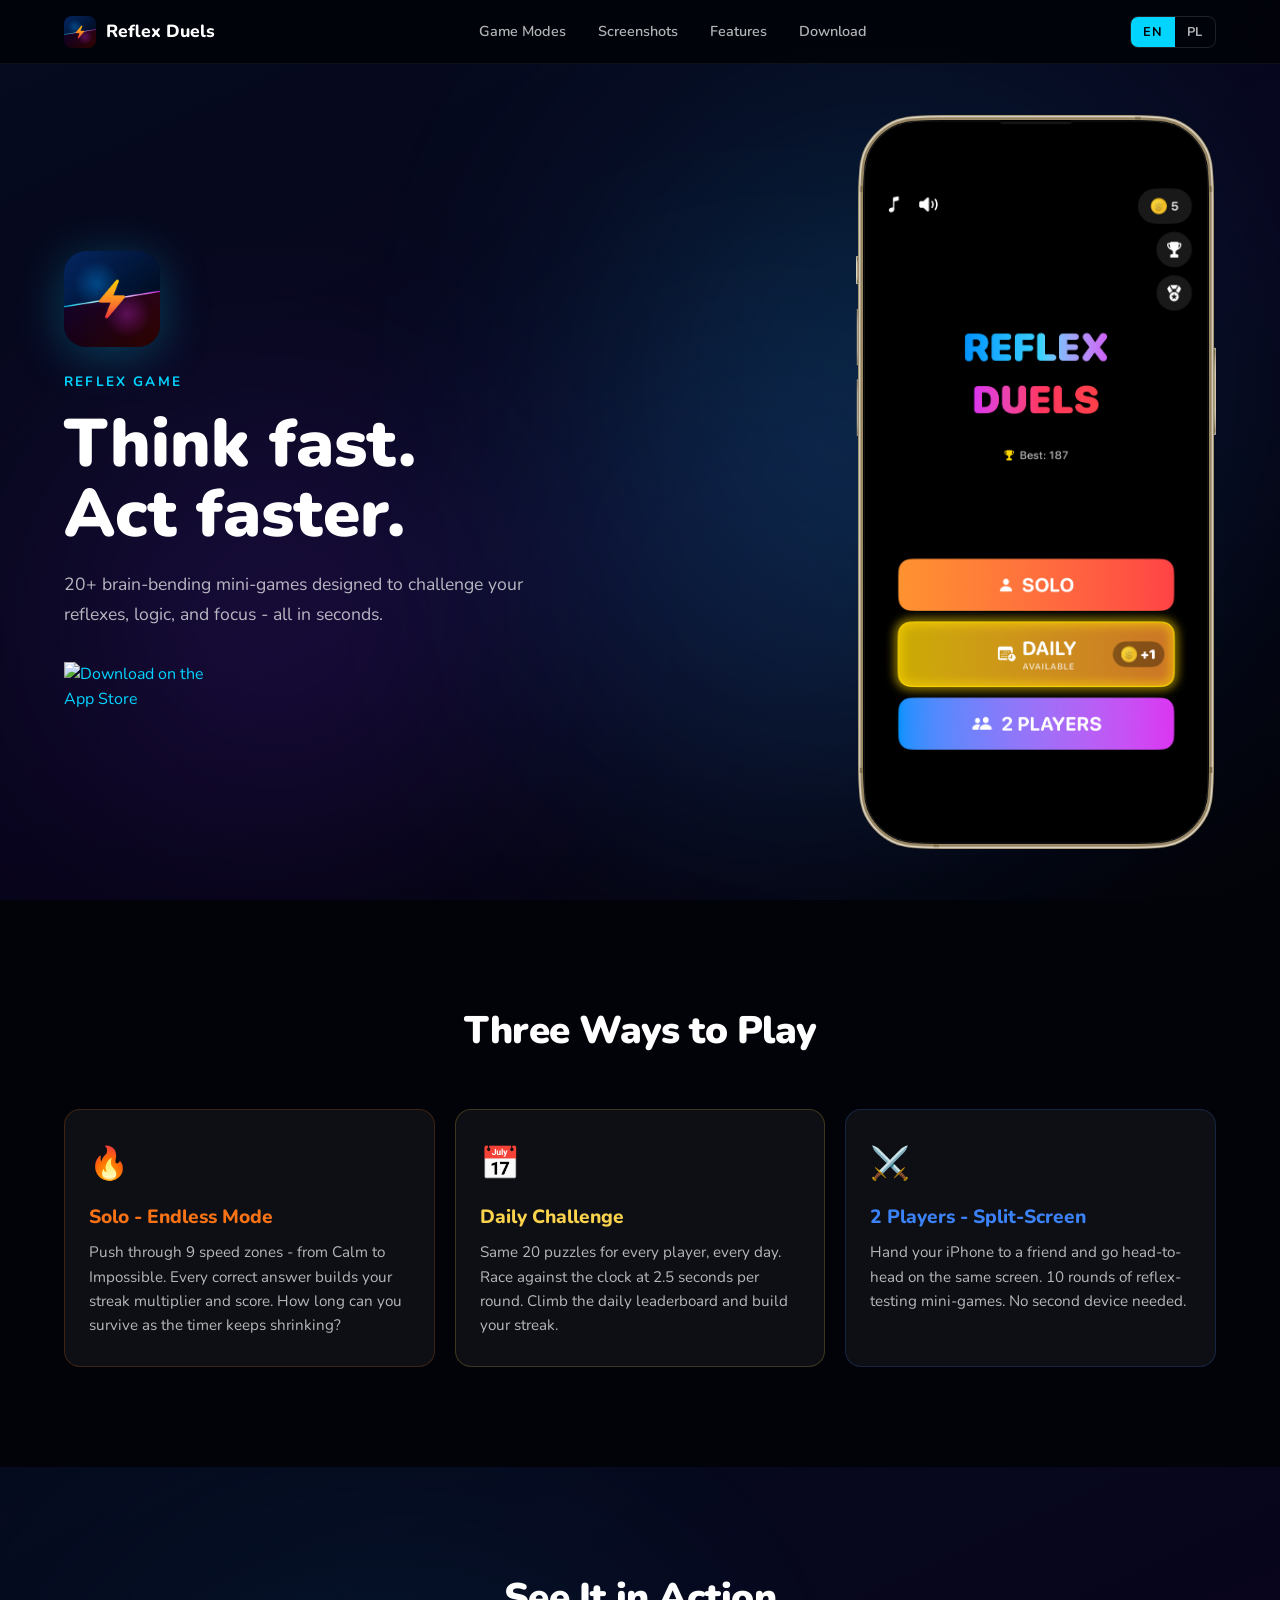
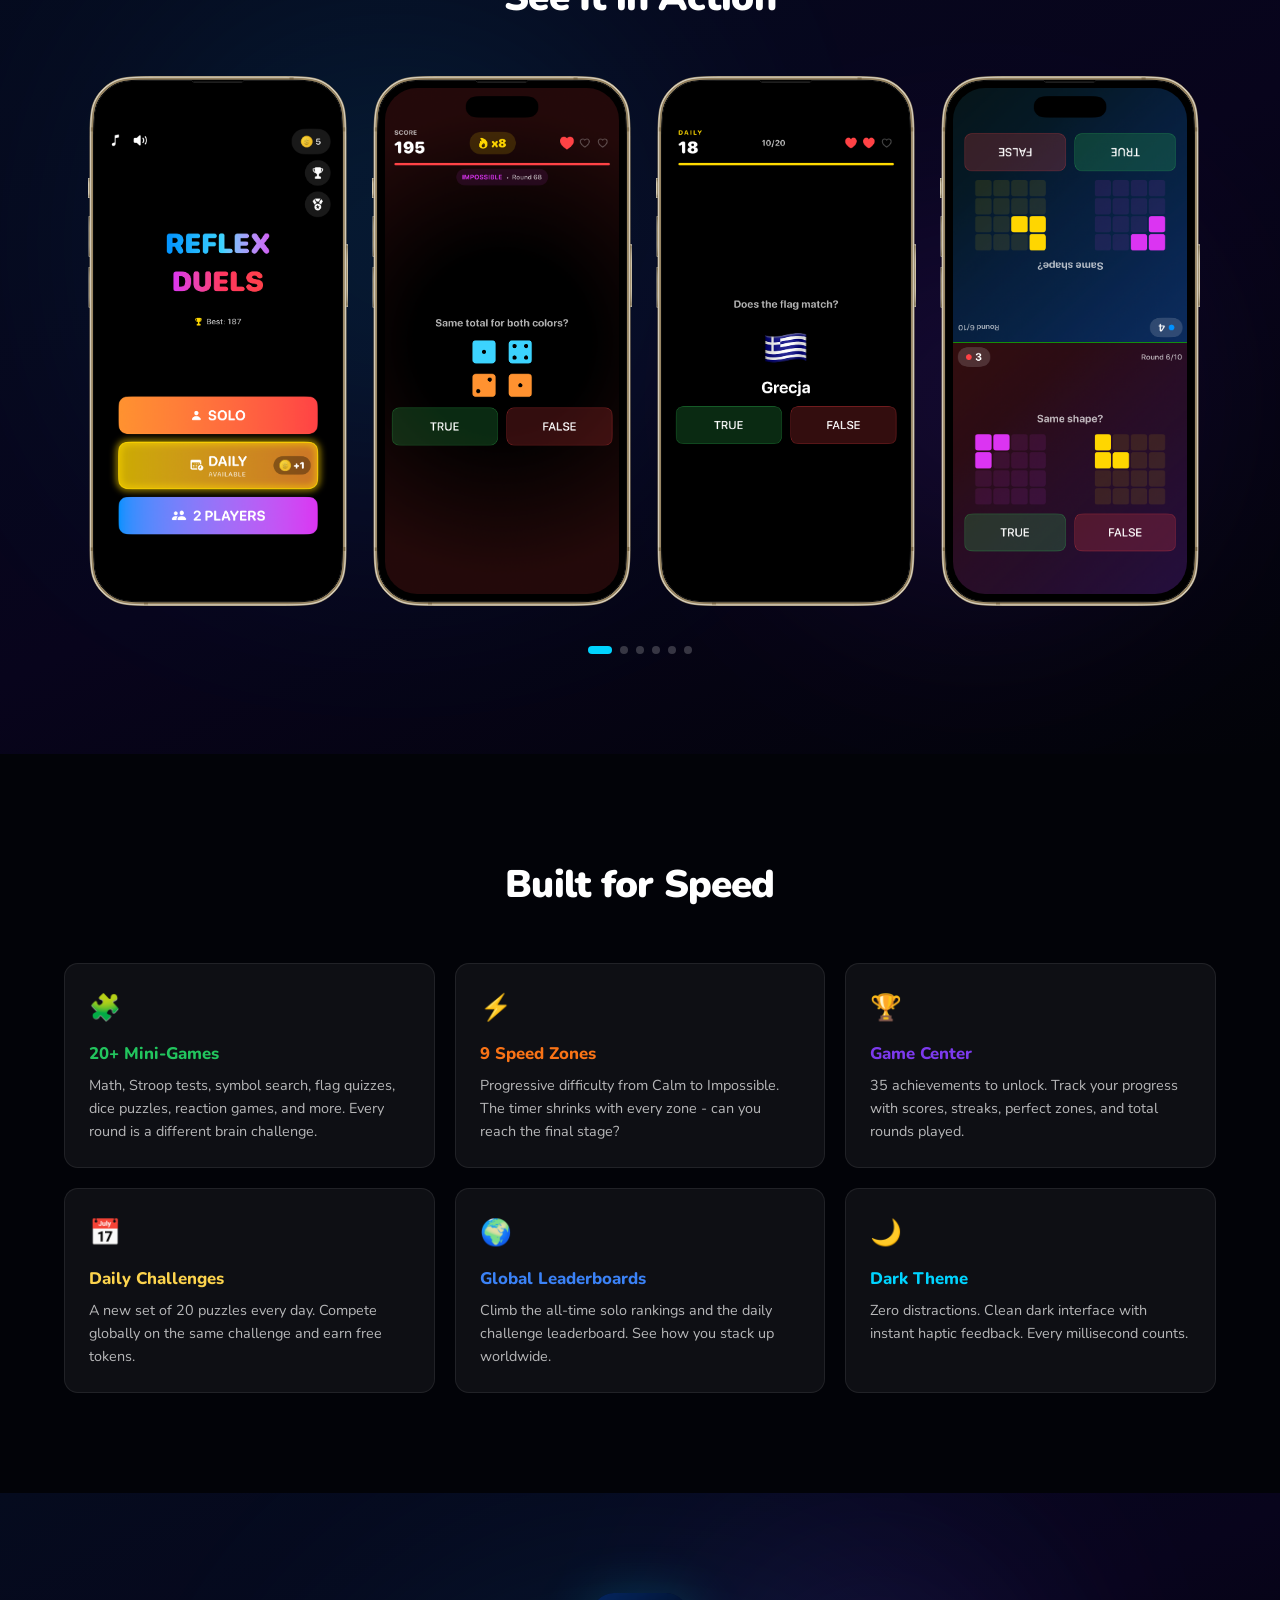
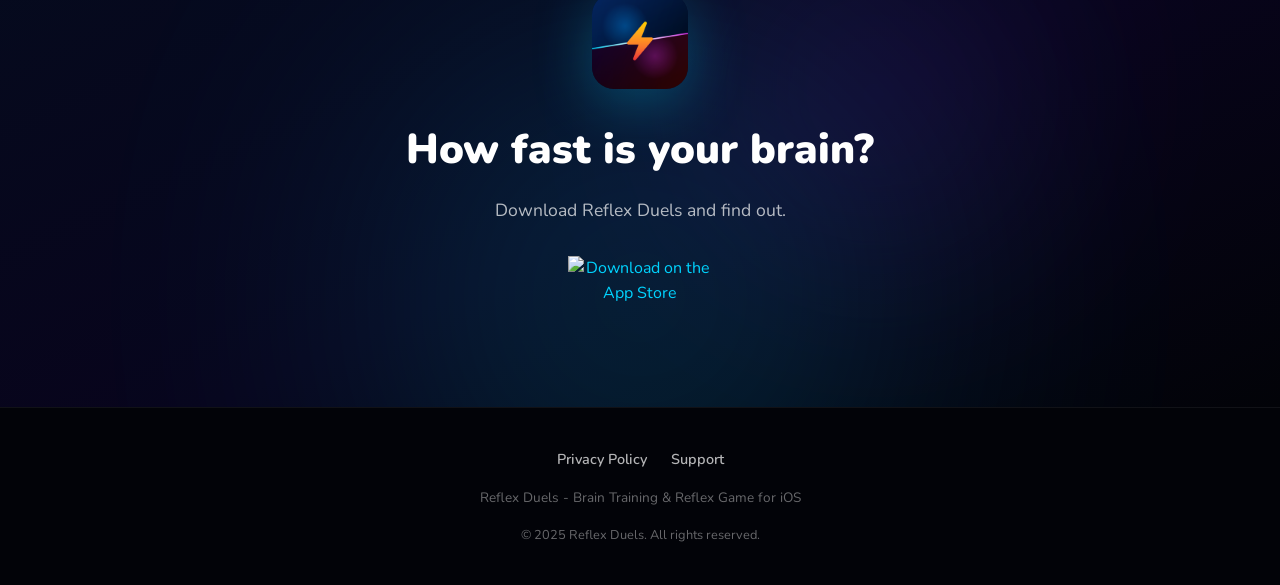
==== docs/index.html @ ca683020 "Landing page" ====
<!DOCTYPE html>
<html lang="en">
<head>
  <meta charset="UTF-8">
  <meta name="viewport" content="width=device-width, initial-scale=1.0">

  <!-- Primary Meta Tags -->
  <title>Reflex Duels - Brain Games | Fast Reflex & Puzzle Battles for iOS</title>
  <meta name="description" content="Think fast. Act faster. Reflex Duels features 20+ brain-bending mini-games - reaction speed tests, trivia, puzzles, and 2-player duels. Download free on iOS.">
  <meta name="keywords" content="reaction,speed,trivia,multiplayer,2 player,daily challenge,brain training,quiz,mental,cognitive,duel,reflex game,brain games,puzzle battles,iOS game,brain test">
  <meta name="author" content="Reflex Duels">
  <meta name="robots" content="index, follow">
  <link rel="canonical" href="https://marcinax.github.io/reflex-duels/">

  <!-- Alternate Languages -->
  <link rel="alternate" hreflang="en" href="https://marcinax.github.io/reflex-duels/">
  <link rel="alternate" hreflang="pl" href="https://marcinax.github.io/reflex-duels/?lang=pl">
  <link rel="alternate" hreflang="x-default" href="https://marcinax.github.io/reflex-duels/">

  <!-- Open Graph -->
  <meta property="og:type" content="website">
  <meta property="og:title" content="Reflex Duels - Brain Games | Fast Reflex & Puzzle Battles">
  <meta property="og:description" content="20+ brain-bending mini-games. Three ways to play. Test your reflexes, logic, and speed.">
  <meta property="og:image" content="https://marcinax.github.io/reflex-duels/assets/og-image.png">
  <meta property="og:url" content="https://marcinax.github.io/reflex-duels/">
  <meta property="og:site_name" content="Reflex Duels">
  <meta property="og:locale" content="en_US">
  <meta property="og:locale:alternate" content="pl_PL">

  <!-- Twitter Card -->
  <meta name="twitter:card" content="summary_large_image">
  <meta name="twitter:title" content="Reflex Duels - Brain Games | Fast Reflex & Puzzle Battles">
  <meta name="twitter:description" content="20+ brain-bending mini-games. Three ways to play. Test your reflexes, logic, and speed.">
  <meta name="twitter:image" content="https://marcinax.github.io/reflex-duels/assets/og-image.png">

  <!-- Apple Smart Banner -->
  <meta name="apple-itunes-app" content="app-id=6760288980">

  <!-- Favicon -->
  <link rel="icon" type="image/png" href="assets/app-icon.png">
  <link rel="apple-touch-icon" href="assets/app-icon.png">

  <!-- Fonts -->
  <link rel="preconnect" href="https://fonts.googleapis.com">
  <link rel="preconnect" href="https://fonts.gstatic.com" crossorigin>
  <link href="https://fonts.googleapis.com/css2?family=Nunito:wght@700;900&display=swap" rel="stylesheet">

  <!-- Styles -->
  <link rel="stylesheet" href="css/style.css">

  <!-- Structured Data (JSON-LD) -->
  <script type="application/ld+json">
  {
    "@context": "https://schema.org",
    "@type": "SoftwareApplication",
    "name": "Reflex Duels",
    "alternateName": "Reflex Duels - Brain Games",
    "description": "20+ brain-bending mini-games designed to challenge your reflexes, logic, and focus. Three ways to play: Solo Endless, Daily Challenge, and 2-Player split-screen duels.",
    "operatingSystem": "iOS",
    "applicationCategory": "GameApplication",
    "applicationSubCategory": "Puzzle",
    "offers": {
      "@type": "Offer",
      "price": "0",
      "priceCurrency": "USD"
    },
    "screenshot": [
      "https://marcinax.github.io/reflex-duels/assets/screenshots/en/01_home.png",
      "https://marcinax.github.io/reflex-duels/assets/screenshots/en/04_solo_late.png",
      "https://marcinax.github.io/reflex-duels/assets/screenshots/en/02_splitscreen.png"
    ],
    "featureList": "20+ mini-games, 9 speed zones, daily challenges, 2-player split-screen, Game Center achievements, global leaderboards",
    "image": "https://marcinax.github.io/reflex-duels/assets/app-icon.png"
  }
  </script>
</head>

<body>

  <!-- ════════════════════════════════════════════
       NAVIGATION
  ════════════════════════════════════════════ -->
  <nav class="nav" role="navigation" aria-label="Main navigation">
    <div class="nav__inner">
      <a href="#" class="nav__logo">
        <img src="assets/app-icon.png" alt="Reflex Duels app icon" width="32" height="32">
        <span>Reflex Duels</span>
      </a>

      <ul class="nav__links">
        <li><a href="#modes" data-i18n="nav.modes">Game Modes</a></li>
        <li><a href="#screenshots" data-i18n="nav.screenshots">Screenshots</a></li>
        <li><a href="#features" data-i18n="nav.features">Features</a></li>
        <li><a href="#download" data-i18n="nav.download">Download</a></li>
      </ul>

      <div class="nav__right">
        <div class="lang-toggle">
          <button class="lang-toggle__btn active" data-lang="en" aria-label="English">EN</button>
          <button class="lang-toggle__btn" data-lang="pl" aria-label="Polski">PL</button>
        </div>
        <button class="hamburger" aria-label="Toggle menu" aria-expanded="false">
          <span></span>
          <span></span>
          <span></span>
        </button>
      </div>
    </div>
  </nav>

  <!-- Mobile Nav Overlay -->
  <div class="mobile-nav" aria-hidden="true">
    <a href="#modes" data-i18n="nav.modes">Game Modes</a>
    <a href="#screenshots" data-i18n="nav.screenshots">Screenshots</a>
    <a href="#features" data-i18n="nav.features">Features</a>
    <a href="#download" data-i18n="nav.download">Download</a>
  </div>

  <!-- ════════════════════════════════════════════
       HERO
  ════════════════════════════════════════════ -->
  <section class="hero" aria-label="Hero">
    <!-- Glow effects -->
    <div class="glow glow--cyan" style="width:500px;height:500px;top:15%;right:10%"></div>
    <div class="glow glow--purple" style="width:420px;height:420px;top:45%;left:5%"></div>
    <div class="glow glow--blue" style="width:550px;height:550px;bottom:5%;left:40%"></div>

    <div class="hero__inner">
      <div class="hero__content">
        <img class="hero__icon" src="assets/app-icon.png" alt="Reflex Duels - brain games and reflex training app icon" width="96" height="96">
        <p class="hero__label">REFLEX GAME</p>
        <h1 class="hero__headline">
          <span data-i18n="hero.headline_1">Think fast.</span><br>
          <span data-i18n="hero.headline_2">Act faster.</span>
        </h1>
        <p class="hero__subtitle" data-i18n="hero.subtitle">20+ brain-bending mini-games designed to challenge your reflexes, logic, and focus - all in seconds.</p>
        <a href="https://apps.apple.com/app/reflexduels-brain-games/id6760288980" class="app-store-badge" target="_blank" rel="noopener" aria-label="Download Reflex Duels on the App Store">
          <img src="https://tools.applemediaservices.com/api/badges/download-on-the-app-store/black/en-us?size=250x83" alt="Download on the App Store" height="48" width="144">
        </a>
      </div>

      <div class="hero__phone">
        <div class="phone-mockup">
          <div class="phone-mockup__screen">
            <img data-screenshot="01_home.png" src="assets/screenshots/en/01_home.png" data-i18n-alt="screenshots.alt_home" alt="Reflex Duels home screen - choose Solo, Daily Challenge, or 2 Players mode" width="918" height="1990">
          </div>
          <img class="phone-mockup__frame" src="assets/mockup.png" alt="" width="1022" height="2082" aria-hidden="true">
        </div>
      </div>
    </div>
  </section>

  <!-- ════════════════════════════════════════════
       GAME MODES
  ════════════════════════════════════════════ -->
  <section id="modes" class="section modes" aria-label="Game Modes">
    <div class="container">
      <h2 class="section-title reveal" data-i18n="modes.section_title">Three Ways to Play</h2>

      <div class="modes__grid">
        <article class="mode-card mode-card--solo reveal">
          <div class="mode-card__icon" aria-hidden="true">🔥</div>
          <h3 class="mode-card__title" data-i18n="modes.solo.title">Solo - Endless Mode</h3>
          <p class="mode-card__desc" data-i18n="modes.solo.desc">Push through 9 speed zones - from Calm to Impossible. Every correct answer builds your streak multiplier and score. How long can you survive as the timer keeps shrinking?</p>
        </article>

        <article class="mode-card mode-card--daily reveal">
          <div class="mode-card__icon" aria-hidden="true">📅</div>
          <h3 class="mode-card__title" data-i18n="modes.daily.title">Daily Challenge</h3>
          <p class="mode-card__desc" data-i18n="modes.daily.desc">Same 20 puzzles for every player, every day. Race against the clock at 2.5 seconds per round. Climb the daily leaderboard and build your streak.</p>
        </article>

        <article class="mode-card mode-card--versus reveal">
          <div class="mode-card__icon" aria-hidden="true">⚔️</div>
          <h3 class="mode-card__title" data-i18n="modes.versus.title">2 Players - Split-Screen</h3>
          <p class="mode-card__desc" data-i18n="modes.versus.desc">Hand your iPhone to a friend and go head-to-head on the same screen. 10 rounds of reflex-testing mini-games. No second device needed.</p>
        </article>
      </div>
    </div>
  </section>

  <!-- ════════════════════════════════════════════
       SCREENSHOTS
  ════════════════════════════════════════════ -->
  <section id="screenshots" class="section screenshots" aria-label="Screenshots">
    <!-- Glow effects -->
    <div class="glow glow--cyan" style="width:400px;height:400px;top:20%;left:15%"></div>
    <div class="glow glow--purple" style="width:350px;height:350px;bottom:20%;right:10%"></div>

    <div class="container">
      <h2 class="section-title reveal" data-i18n="screenshots.section_title">See It in Action</h2>

      <div class="carousel">
        <div class="carousel__track">

          <div class="carousel__slide">
            <div class="phone-mockup">
              <div class="phone-mockup__screen">
                <img data-screenshot="01_home.png" src="assets/screenshots/en/01_home.png" data-i18n-alt="screenshots.alt_home" alt="Reflex Duels home screen - choose Solo, Daily Challenge, or 2 Players mode" loading="lazy" width="918" height="1990">
              </div>
              <img class="phone-mockup__frame" src="assets/mockup.png" alt="" loading="lazy" width="1022" height="2082" aria-hidden="true">
            </div>
          </div>

          <div class="carousel__slide">
            <div class="phone-mockup">
              <div class="phone-mockup__screen">
                <img data-screenshot="04_solo_late.png" src="assets/screenshots/en/04_solo_late.png" data-i18n-alt="screenshots.alt_solo" alt="Reflex Duels solo mode gameplay - 9 speed zones from Calm to Impossible" loading="lazy" width="918" height="1990">
              </div>
              <img class="phone-mockup__frame" src="assets/mockup.png" alt="" loading="lazy" width="1022" height="2082" aria-hidden="true">
            </div>
          </div>

          <div class="carousel__slide">
            <div class="phone-mockup">
              <div class="phone-mockup__screen">
                <img data-screenshot="05_daily.png" src="assets/screenshots/en/05_daily.png" data-i18n-alt="screenshots.alt_daily" alt="Reflex Duels daily challenge - same puzzles for all players worldwide every day" loading="lazy" width="918" height="1990">
              </div>
              <img class="phone-mockup__frame" src="assets/mockup.png" alt="" loading="lazy" width="1022" height="2082" aria-hidden="true">
            </div>
          </div>

          <div class="carousel__slide">
            <div class="phone-mockup">
              <div class="phone-mockup__screen">
                <img data-screenshot="02_splitscreen.png" src="assets/screenshots/en/02_splitscreen.png" data-i18n-alt="screenshots.alt_splitscreen" alt="Reflex Duels 2-player split-screen mode - head-to-head brain game duels on one iPhone" loading="lazy" width="918" height="1990">
              </div>
              <img class="phone-mockup__frame" src="assets/mockup.png" alt="" loading="lazy" width="1022" height="2082" aria-hidden="true">
            </div>
          </div>

          <div class="carousel__slide">
            <div class="phone-mockup">
              <div class="phone-mockup__screen">
                <img data-screenshot="03_minigames_front.png" src="assets/screenshots/en/03_minigames_front.png" data-i18n-alt="screenshots.alt_minigames" alt="Reflex Duels mini-games variety - math, colors, symbols, and more brain training puzzles" loading="lazy" width="918" height="1990">
              </div>
              <img class="phone-mockup__frame" src="assets/mockup.png" alt="" loading="lazy" width="1022" height="2082" aria-hidden="true">
            </div>
          </div>

          <div class="carousel__slide">
            <div class="phone-mockup">
              <div class="phone-mockup__screen">
                <img data-screenshot="06_gameover.png" src="assets/screenshots/en/06_gameover.png" data-i18n-alt="screenshots.alt_gameover" alt="Reflex Duels game over screen - score, stats, streaks, and global leaderboard" loading="lazy" width="918" height="1990">
              </div>
              <img class="phone-mockup__frame" src="assets/mockup.png" alt="" loading="lazy" width="1022" height="2082" aria-hidden="true">
            </div>
          </div>

        </div>

        <div class="carousel__dots">
          <button class="carousel__dot active" aria-label="Slide 1"></button>
          <button class="carousel__dot" aria-label="Slide 2"></button>
          <button class="carousel__dot" aria-label="Slide 3"></button>
          <button class="carousel__dot" aria-label="Slide 4"></button>
          <button class="carousel__dot" aria-label="Slide 5"></button>
          <button class="carousel__dot" aria-label="Slide 6"></button>
        </div>
      </div>
    </div>
  </section>

  <!-- ════════════════════════════════════════════
       FEATURES
  ════════════════════════════════════════════ -->
  <section id="features" class="section features" aria-label="Features">
    <div class="container">
      <h2 class="section-title reveal" data-i18n="features.section_title">Built for Speed</h2>

      <div class="features__grid">
        <article class="feature-card feature-card--minigames reveal">
          <div class="feature-card__icon" aria-hidden="true">🧩</div>
          <h3 class="feature-card__title" data-i18n="features.minigames.title">20+ Mini-Games</h3>
          <p class="feature-card__desc" data-i18n="features.minigames.desc">Math, Stroop tests, symbol search, flag quizzes, dice puzzles, reaction games, and more. Every round is a different brain challenge.</p>
        </article>

        <article class="feature-card feature-card--zones reveal">
          <div class="feature-card__icon" aria-hidden="true">⚡</div>
          <h3 class="feature-card__title" data-i18n="features.zones.title">9 Speed Zones</h3>
          <p class="feature-card__desc" data-i18n="features.zones.desc">Progressive difficulty from Calm to Impossible. The timer shrinks with every zone - can you reach the final stage?</p>
        </article>

        <article class="feature-card feature-card--gamecenter reveal">
          <div class="feature-card__icon" aria-hidden="true">🏆</div>
          <h3 class="feature-card__title" data-i18n="features.gamecenter.title">Game Center</h3>
          <p class="feature-card__desc" data-i18n="features.gamecenter.desc">35 achievements to unlock. Track your progress with scores, streaks, perfect zones, and total rounds played.</p>
        </article>

        <article class="feature-card feature-card--daily reveal">
          <div class="feature-card__icon" aria-hidden="true">📅</div>
          <h3 class="feature-card__title" data-i18n="features.daily.title">Daily Challenges</h3>
          <p class="feature-card__desc" data-i18n="features.daily.desc">A new set of 20 puzzles every day. Compete globally on the same challenge and earn free tokens.</p>
        </article>

        <article class="feature-card feature-card--leaderboards reveal">
          <div class="feature-card__icon" aria-hidden="true">🌍</div>
          <h3 class="feature-card__title" data-i18n="features.leaderboards.title">Global Leaderboards</h3>
          <p class="feature-card__desc" data-i18n="features.leaderboards.desc">Climb the all-time solo rankings and the daily challenge leaderboard. See how you stack up worldwide.</p>
        </article>

        <article class="feature-card feature-card--design reveal">
          <div class="feature-card__icon" aria-hidden="true">🌙</div>
          <h3 class="feature-card__title" data-i18n="features.design.title">Dark Theme</h3>
          <p class="feature-card__desc" data-i18n="features.design.desc">Zero distractions. Clean dark interface with instant haptic feedback. Every millisecond counts.</p>
        </article>
      </div>
    </div>
  </section>

  <!-- ════════════════════════════════════════════
       DOWNLOAD CTA
  ════════════════════════════════════════════ -->
  <section id="download" class="section cta-section" aria-label="Download">
    <!-- Glow effects -->
    <div class="glow glow--cyan" style="width:500px;height:500px;top:30%;left:50%;transform:translateX(-50%)"></div>
    <div class="glow glow--purple" style="width:300px;height:300px;top:10%;right:20%"></div>

    <div class="container" style="position:relative;z-index:1">
      <img class="cta-section__icon reveal" src="assets/app-icon.png" alt="Reflex Duels app icon" width="96" height="96">
      <h2 class="cta-section__tagline reveal" data-i18n="cta.tagline">How fast is your brain?</h2>
      <p class="cta-section__subtitle reveal" data-i18n="cta.subtitle">Download Reflex Duels and find out.</p>
      <a href="https://apps.apple.com/app/reflexduels-brain-games/id6760288980" class="app-store-badge reveal" target="_blank" rel="noopener" aria-label="Download Reflex Duels on the App Store">
        <img src="https://tools.applemediaservices.com/api/badges/download-on-the-app-store/black/en-us?size=250x83" alt="Download on the App Store" height="48" width="144">
      </a>
    </div>
  </section>

  <!-- ════════════════════════════════════════════
       FOOTER
  ════════════════════════════════════════════ -->
  <footer class="footer" role="contentinfo">
    <div class="footer__inner">
      <div class="footer__links">
        <a href="privacy-policy.html" data-i18n="footer.privacy">Privacy Policy</a>
        <a href="mailto:contact@fitnesster.app" data-i18n="footer.support">Support</a>
      </div>
      <p class="footer__tagline" data-i18n="footer.tagline">Reflex Duels - Brain Training & Reflex Game for iOS</p>
      <p class="footer__copyright" data-i18n="footer.copyright">&copy; 2025 Reflex Duels. All rights reserved.</p>
    </div>
  </footer>

  <!-- Scripts (deferred) -->
  <script src="js/i18n.js" defer></script>
  <script src="js/main.js" defer></script>

  <!-- No-JS fallback -->
  <noscript>
    <style>.reveal { opacity: 1; transform: none; }</style>
  </noscript>

</body>
</html>
---- docs/css/style.css ----
/* ─────────────────────────────────────────────
   ReflexDuels — Marketing Website Styles
   Dark theme matching the iOS app
───────────────────────────────────────────── */

/* ── Design Tokens ── */
:root {
  --bg-primary: #020308;
  --bg-gradient: linear-gradient(155deg, #050B1E 0%, #08041C 55%, #020308 100%);
  --bg-card: rgba(255, 255, 255, 0.05);
  --border-card: rgba(255, 255, 255, 0.08);
  --text-primary: #ffffff;
  --text-secondary: rgba(255, 255, 255, 0.7);
  --text-muted: rgba(255, 255, 255, 0.4);
  --accent-cyan: #00D4FF;
  --accent-purple: #7C3AED;
  --accent-blue: #3B82F6;
  --accent-teal: #14B8A6;
  --accent-orange: #F97316;
  --accent-gold: #FCD34D;
  --accent-green: #22C55E;
  --accent-red: #EF4444;
  --font-main: 'Nunito', -apple-system, BlinkMacSystemFont, 'Segoe UI', sans-serif;
  --nav-height: 64px;
  --max-width: 1200px;
}

/* ── Reset ── */
*, *::before, *::after {
  margin: 0;
  padding: 0;
  box-sizing: border-box;
}

html {
  scroll-behavior: smooth;
  scroll-padding-top: var(--nav-height);
}

body {
  font-family: var(--font-main);
  background: var(--bg-primary);
  color: var(--text-primary);
  line-height: 1.6;
  overflow-x: hidden;
  -webkit-font-smoothing: antialiased;
  -moz-osx-font-smoothing: grayscale;
}

img {
  max-width: 100%;
  height: auto;
  display: block;
}

a {
  color: var(--accent-cyan);
  text-decoration: none;
  transition: opacity 0.2s;
}

a:hover {
  opacity: 0.8;
}

/* ── Container ── */
.container {
  width: 100%;
  max-width: var(--max-width);
  margin: 0 auto;
  padding: 0 24px;
}

/* ── Section ── */
.section {
  padding: 80px 0;
  position: relative;
}

.section-title {
  font-size: 2rem;
  font-weight: 900;
  text-align: center;
  margin-bottom: 48px;
  letter-spacing: -0.02em;
}

/* ── Glow Effects ── */
.glow {
  position: absolute;
  border-radius: 50%;
  pointer-events: none;
  z-index: 0;
}

.glow--cyan {
  background: var(--accent-cyan);
  filter: blur(140px);
  opacity: 0.18;
}

.glow--purple {
  background: var(--accent-purple);
  filter: blur(120px);
  opacity: 0.15;
}

.glow--blue {
  background: var(--accent-blue);
  filter: blur(130px);
  opacity: 0.12;
}

/* ── Navigation ── */
.nav {
  position: fixed;
  top: 0;
  left: 0;
  right: 0;
  height: var(--nav-height);
  background: rgba(2, 3, 8, 0.85);
  backdrop-filter: blur(20px);
  -webkit-backdrop-filter: blur(20px);
  border-bottom: 1px solid rgba(255, 255, 255, 0.06);
  z-index: 1000;
  transition: background 0.3s;
}

.nav__inner {
  max-width: var(--max-width);
  margin: 0 auto;
  padding: 0 24px;
  height: 100%;
  display: flex;
  align-items: center;
  justify-content: space-between;
}

.nav__logo {
  display: flex;
  align-items: center;
  gap: 10px;
  font-weight: 800;
  font-size: 1.1rem;
  color: var(--text-primary);
}

.nav__logo img {
  width: 32px;
  height: 32px;
  border-radius: 8px;
}

.nav__links {
  display: none;
  list-style: none;
  gap: 32px;
  align-items: center;
}

.nav__links a {
  color: var(--text-secondary);
  font-size: 0.9rem;
  font-weight: 600;
  transition: color 0.2s;
}

.nav__links a:hover {
  color: var(--text-primary);
  opacity: 1;
}

.nav__right {
  display: flex;
  align-items: center;
  gap: 16px;
}

/* ── Language Toggle ── */
.lang-toggle {
  display: flex;
  border-radius: 8px;
  overflow: hidden;
  border: 1px solid rgba(255, 255, 255, 0.12);
}

.lang-toggle__btn {
  background: transparent;
  border: none;
  color: var(--text-secondary);
  font-family: var(--font-main);
  font-size: 0.8rem;
  font-weight: 700;
  padding: 6px 12px;
  cursor: pointer;
  transition: all 0.2s;
  letter-spacing: 0.05em;
}

.lang-toggle__btn.active {
  background: var(--accent-cyan);
  color: #020308;
}

.lang-toggle__btn:hover:not(.active) {
  background: rgba(255, 255, 255, 0.08);
}

/* ── Hamburger ── */
.hamburger {
  display: flex;
  flex-direction: column;
  gap: 5px;
  background: none;
  border: none;
  cursor: pointer;
  padding: 4px;
}

.hamburger span {
  display: block;
  width: 22px;
  height: 2px;
  background: var(--text-primary);
  border-radius: 2px;
  transition: all 0.3s;
}

.hamburger.open span:nth-child(1) {
  transform: rotate(45deg) translateY(5px) translateX(5px);
}

.hamburger.open span:nth-child(2) {
  opacity: 0;
}

.hamburger.open span:nth-child(3) {
  transform: rotate(-45deg) translateY(-5px) translateX(5px);
}

/* ── Mobile Nav Overlay ── */
.mobile-nav {
  display: none;
  position: fixed;
  top: var(--nav-height);
  left: 0;
  right: 0;
  bottom: 0;
  background: rgba(2, 3, 8, 0.95);
  backdrop-filter: blur(20px);
  -webkit-backdrop-filter: blur(20px);
  z-index: 999;
  padding: 32px 24px;
}

.mobile-nav.open {
  display: flex;
  flex-direction: column;
  gap: 24px;
}

.mobile-nav a {
  color: var(--text-primary);
  font-size: 1.4rem;
  font-weight: 700;
}

/* ── Hero ── */
.hero {
  min-height: 100vh;
  display: flex;
  align-items: center;
  padding-top: calc(var(--nav-height) + 40px);
  padding-bottom: 40px;
  position: relative;
  overflow: hidden;
  background: var(--bg-gradient);
}

.hero__inner {
  max-width: var(--max-width);
  margin: 0 auto;
  padding: 0 24px;
  width: 100%;
  display: flex;
  flex-direction: column;
  align-items: center;
  gap: 48px;
}

.hero__content {
  text-align: center;
  z-index: 1;
}

.hero__icon {
  width: 80px;
  height: 80px;
  border-radius: 18px;
  margin: 0 auto 24px;
  box-shadow: 0 8px 48px rgba(0, 212, 255, 0.28);
}

.hero__label {
  font-size: 0.85rem;
  font-weight: 700;
  letter-spacing: 0.16em;
  color: var(--accent-cyan);
  text-transform: uppercase;
  margin-bottom: 16px;
}

.hero__headline {
  font-size: 2.8rem;
  font-weight: 900;
  line-height: 1.05;
  margin-bottom: 20px;
}

.hero__subtitle {
  font-size: 1.1rem;
  color: var(--text-secondary);
  max-width: 480px;
  margin: 0 auto 32px;
  line-height: 1.7;
}

.hero__phone {
  z-index: 1;
  width: 260px;
  flex-shrink: 0;
}

/* ── App Store Badge ── */
.app-store-badge {
  display: inline-block;
  transition: transform 0.2s, opacity 0.2s;
}

.app-store-badge:hover {
  transform: scale(1.05);
  opacity: 1;
}

.app-store-badge img {
  height: 48px;
  width: auto;
}

/* ── Phone Mockup ── */
.phone-mockup {
  position: relative;
  flex-shrink: 0;
  width: 100%;
}

.phone-mockup__frame {
  display: block;
  width: 100%;
  height: auto;
  position: relative;
  z-index: 1;
}

.phone-mockup__screen {
  position: absolute;
  left: 5.09%;
  top: 2.21%;
  width: 89.82%;
  height: 95.58%;
  border-radius: 13.73% / 6.33%;
  overflow: hidden;
  z-index: 2;
}

.phone-mockup__screen img {
  width: 100%;
  height: 100%;
  object-fit: cover;
  object-position: top;
}

/* ── Game Modes ── */
.modes {
  background: var(--bg-primary);
}

.modes__grid {
  display: grid;
  grid-template-columns: 1fr;
  gap: 20px;
}

.mode-card {
  background: var(--bg-card);
  border: 1px solid var(--border-card);
  border-radius: 16px;
  padding: 28px 24px;
  transition: transform 0.3s, border-color 0.3s;
}

.mode-card:hover {
  transform: translateY(-4px);
}

.mode-card--solo {
  border-color: rgba(249, 115, 22, 0.2);
}

.mode-card--solo:hover {
  border-color: rgba(249, 115, 22, 0.4);
}

.mode-card--daily {
  border-color: rgba(252, 211, 77, 0.2);
}

.mode-card--daily:hover {
  border-color: rgba(252, 211, 77, 0.4);
}

.mode-card--versus {
  border-color: rgba(59, 130, 246, 0.2);
}

.mode-card--versus:hover {
  border-color: rgba(59, 130, 246, 0.4);
}

.mode-card__icon {
  font-size: 2rem;
  margin-bottom: 12px;
}

.mode-card__title {
  font-size: 1.2rem;
  font-weight: 800;
  margin-bottom: 8px;
}

.mode-card--solo .mode-card__title { color: var(--accent-orange); }
.mode-card--daily .mode-card__title { color: var(--accent-gold); }
.mode-card--versus .mode-card__title { color: var(--accent-blue); }

.mode-card__desc {
  color: var(--text-secondary);
  font-size: 0.95rem;
  line-height: 1.6;
}

/* ── Screenshots Carousel ── */
.screenshots {
  background: var(--bg-gradient);
  overflow: hidden;
}

.carousel {
  position: relative;
}

.carousel__track {
  display: flex;
  gap: 24px;
  overflow-x: auto;
  scroll-snap-type: x mandatory;
  -webkit-overflow-scrolling: touch;
  scrollbar-width: none;
  padding: 0 24px 32px;
}

.carousel__track::-webkit-scrollbar {
  display: none;
}

.carousel__slide {
  scroll-snap-align: center;
  flex-shrink: 0;
  width: 200px;
}

.carousel__dots {
  display: flex;
  justify-content: center;
  gap: 8px;
  margin-top: 8px;
}

.carousel__dot {
  width: 8px;
  height: 8px;
  border-radius: 50%;
  background: rgba(255, 255, 255, 0.2);
  border: none;
  cursor: pointer;
  transition: all 0.3s;
  padding: 0;
}

.carousel__dot.active {
  background: var(--accent-cyan);
  width: 24px;
  border-radius: 4px;
}

/* ── Features Grid ── */
.features {
  background: var(--bg-primary);
}

.features__grid {
  display: grid;
  grid-template-columns: 1fr;
  gap: 20px;
}

.feature-card {
  background: var(--bg-card);
  border: 1px solid var(--border-card);
  border-radius: 14px;
  padding: 24px;
  transition: transform 0.3s;
}

.feature-card:hover {
  transform: translateY(-2px);
}

.feature-card__icon {
  font-size: 1.6rem;
  margin-bottom: 12px;
}

.feature-card__title {
  font-size: 1.05rem;
  font-weight: 800;
  margin-bottom: 6px;
}

.feature-card__desc {
  color: var(--text-secondary);
  font-size: 0.9rem;
  line-height: 1.6;
}

/* Feature card accent colors via icon */
.feature-card--minigames .feature-card__title { color: var(--accent-green); }
.feature-card--zones .feature-card__title { color: var(--accent-orange); }
.feature-card--gamecenter .feature-card__title { color: var(--accent-purple); }
.feature-card--daily .feature-card__title { color: var(--accent-gold); }
.feature-card--leaderboards .feature-card__title { color: var(--accent-blue); }
.feature-card--design .feature-card__title { color: var(--accent-cyan); }

/* ── Download CTA ── */
.cta-section {
  background: var(--bg-gradient);
  text-align: center;
  position: relative;
  overflow: hidden;
}

.cta-section__icon {
  width: 96px;
  height: 96px;
  border-radius: 22px;
  margin: 0 auto 28px;
  box-shadow: 0 12px 60px rgba(0, 212, 255, 0.3);
}

.cta-section__tagline {
  font-size: 2.2rem;
  font-weight: 900;
  margin-bottom: 12px;
}

.cta-section__subtitle {
  color: var(--text-secondary);
  font-size: 1.1rem;
  margin-bottom: 32px;
}

/* ── Footer ── */
.footer {
  background: var(--bg-primary);
  border-top: 1px solid rgba(255, 255, 255, 0.06);
  padding: 40px 0;
}

.footer__inner {
  max-width: var(--max-width);
  margin: 0 auto;
  padding: 0 24px;
  display: flex;
  flex-direction: column;
  align-items: center;
  gap: 16px;
  text-align: center;
}

.footer__links {
  display: flex;
  gap: 24px;
}

.footer__links a {
  color: var(--text-secondary);
  font-size: 0.9rem;
  font-weight: 600;
}

.footer__links a:hover {
  color: var(--text-primary);
}

.footer__tagline {
  color: var(--text-muted);
  font-size: 0.85rem;
}

.footer__copyright {
  color: var(--text-muted);
  font-size: 0.8rem;
}

/* ── Scroll Animations ── */
.reveal {
  opacity: 0;
  transform: translateY(30px);
  transition: opacity 0.6s ease-out, transform 0.6s ease-out;
}

.reveal.visible {
  opacity: 1;
  transform: translateY(0);
}

/* ── Responsive ── */

/* Tablet */
@media (min-width: 640px) {
  .section-title {
    font-size: 2.4rem;
  }

  .hero__headline {
    font-size: 3.4rem;
  }

  .hero__icon {
    width: 96px;
    height: 96px;
    border-radius: 22px;
  }

  .hero__phone {
    width: 300px;
  }

  .modes__grid {
    grid-template-columns: repeat(3, 1fr);
  }

  .features__grid {
    grid-template-columns: repeat(2, 1fr);
  }

  .carousel__slide {
    width: 220px;
  }
}

/* Desktop */
@media (min-width: 1024px) {
  .section {
    padding: 100px 0;
  }

  .nav__links {
    display: flex;
  }

  .hamburger {
    display: none;
  }

  .hero__inner {
    flex-direction: row;
    justify-content: space-between;
    align-items: center;
  }

  .hero__content {
    text-align: left;
    max-width: 520px;
  }

  .hero__icon {
    margin: 0 0 24px;
  }

  .hero__subtitle {
    margin: 0 0 32px;
  }

  .hero__headline {
    font-size: 3.8rem;
  }

  .hero__phone {
    width: 320px;
  }

  .features__grid {
    grid-template-columns: repeat(3, 1fr);
  }

  .carousel__slide {
    width: 240px;
  }

  .cta-section__tagline {
    font-size: 2.6rem;
  }
}

/* Large Desktop */
@media (min-width: 1280px) {
  .hero__headline {
    font-size: 4.2rem;
  }

  .hero__phone {
    width: 360px;
  }

  .carousel__slide {
    width: 260px;
  }
}
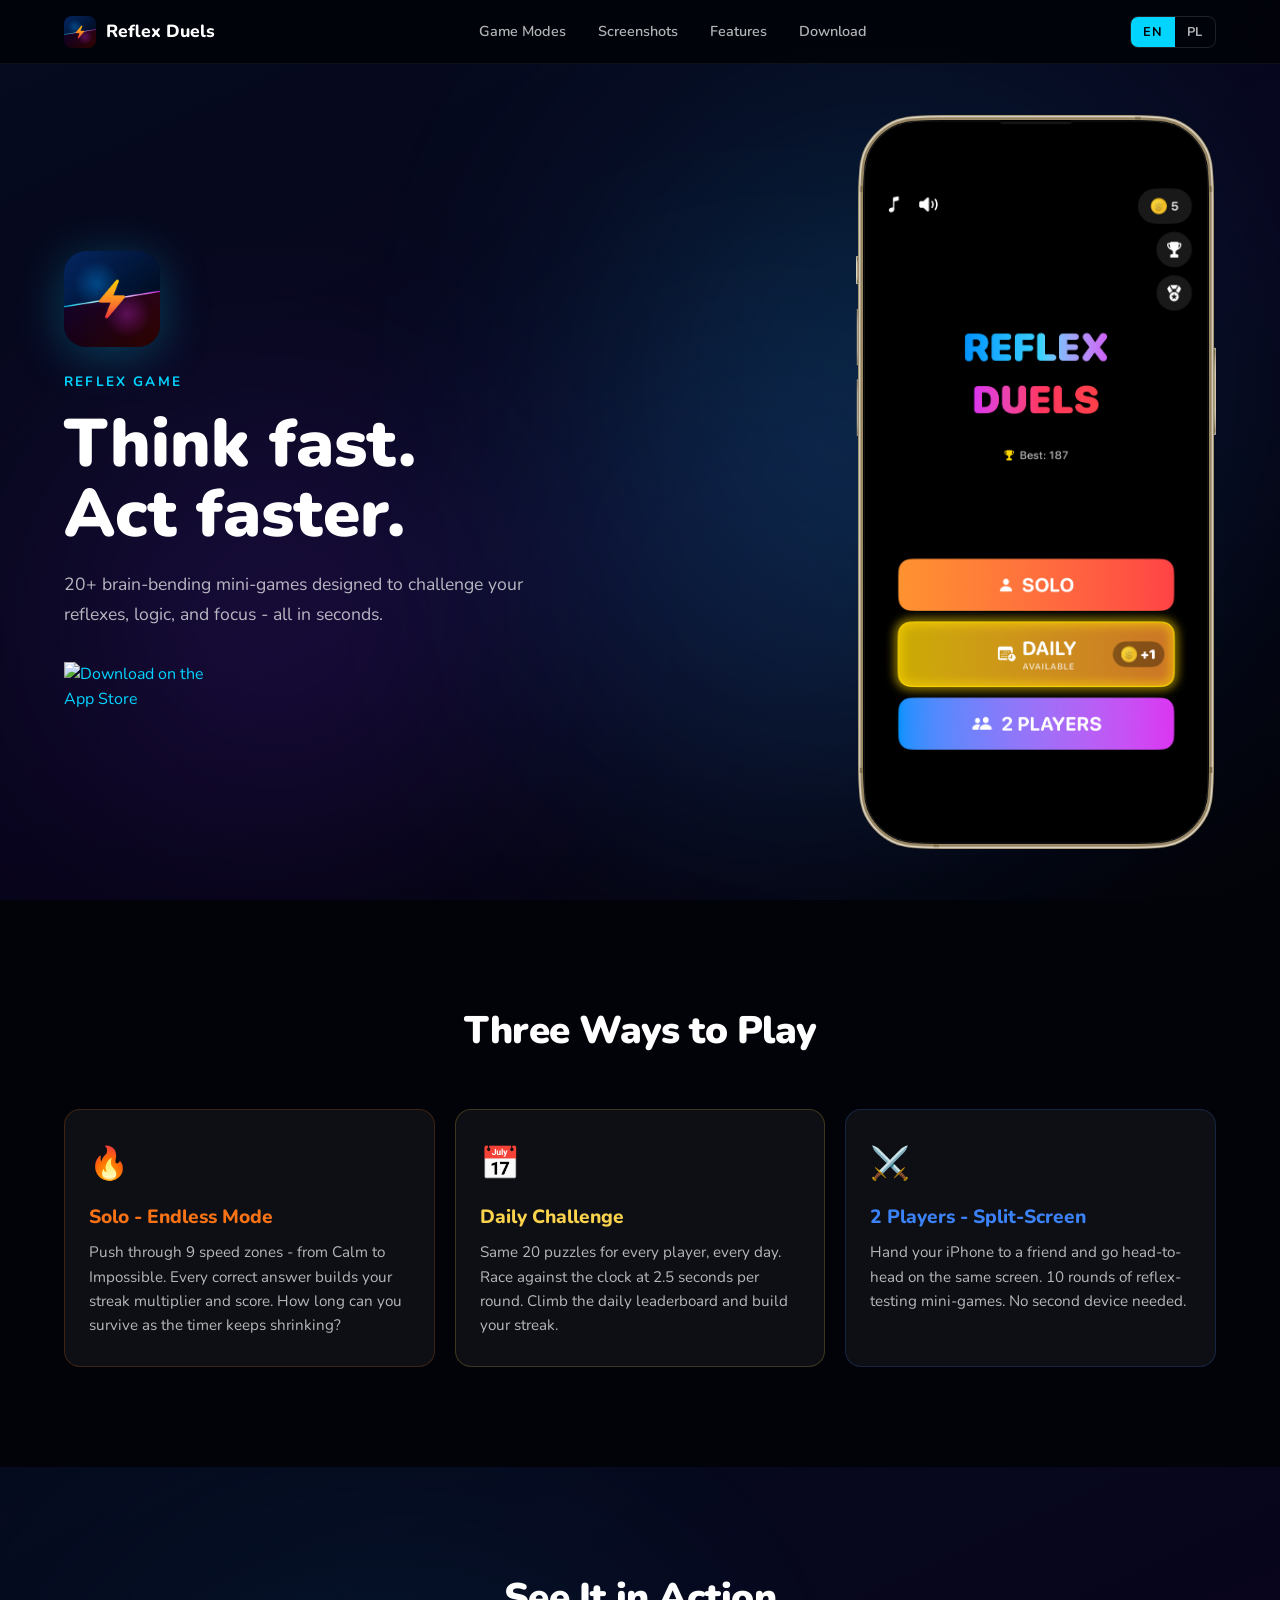
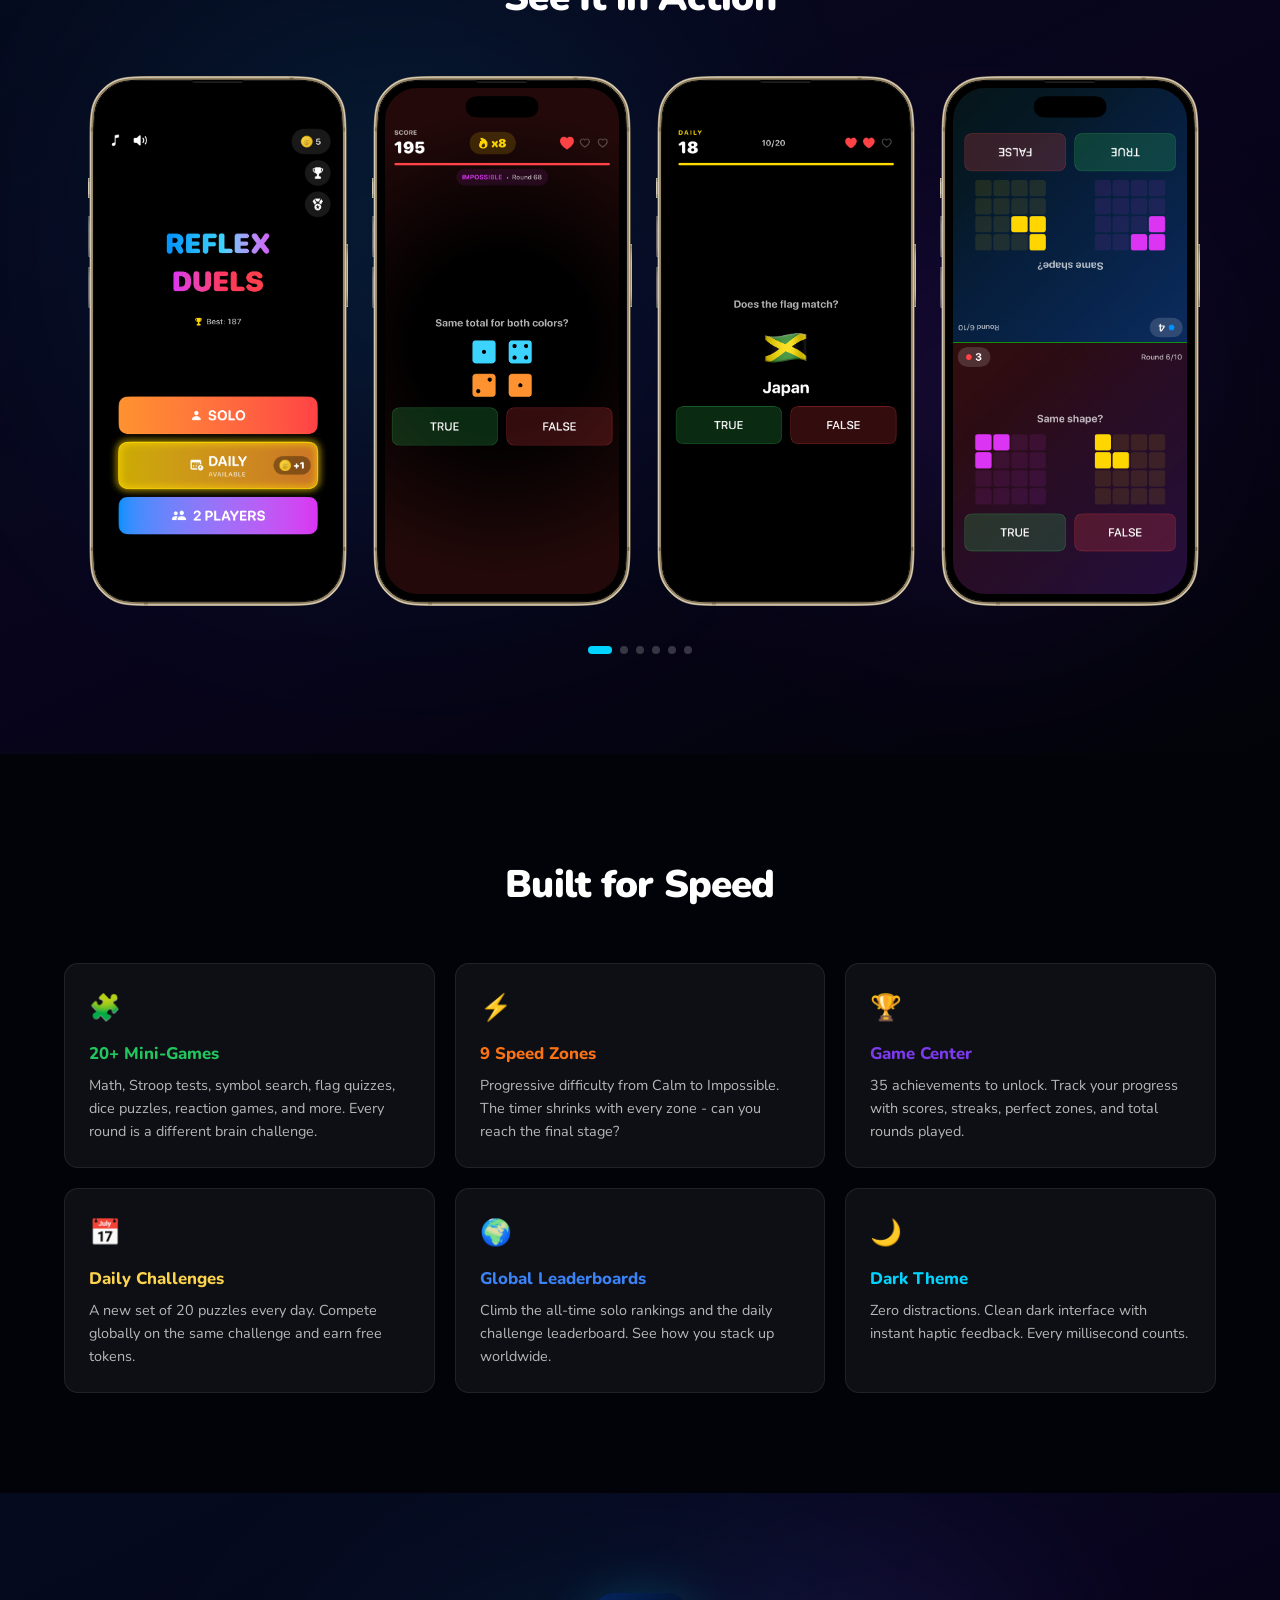
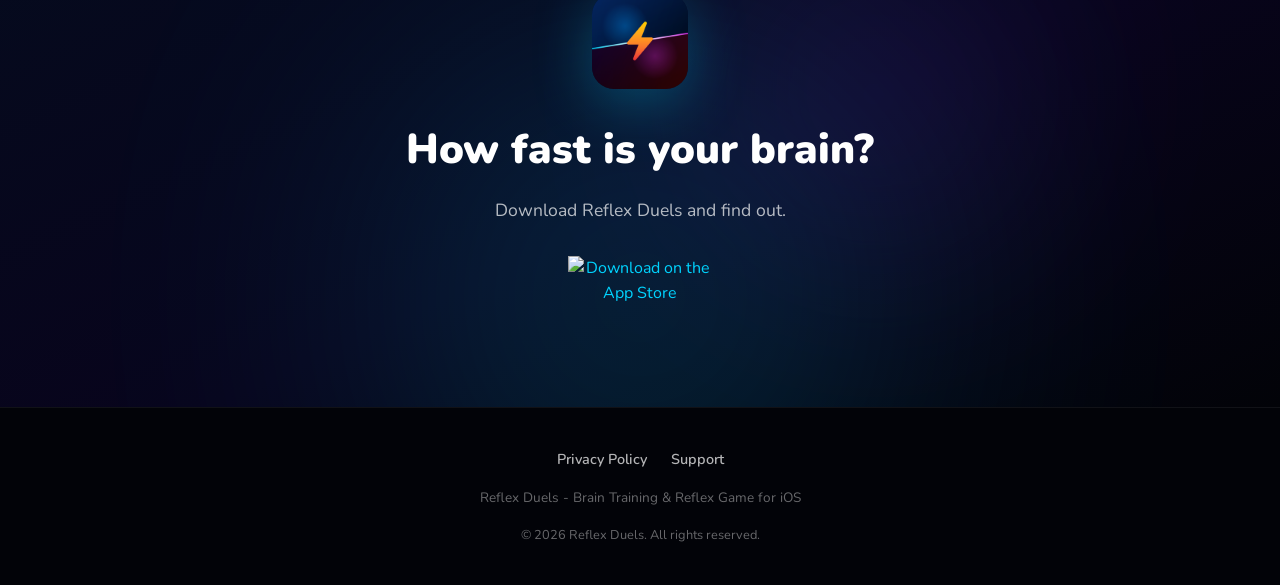
==== commit 8325b08b: "Landing page" ====
--- a/docs/index.html
+++ b/docs/index.html
@@ -336,7 +336,7 @@
         <a href="mailto:contact@fitnesster.app" data-i18n="footer.support">Support</a>
       </div>
       <p class="footer__tagline" data-i18n="footer.tagline">Reflex Duels - Brain Training & Reflex Game for iOS</p>
-      <p class="footer__copyright" data-i18n="footer.copyright">&copy; 2025 Reflex Duels. All rights reserved.</p>
+      <p class="footer__copyright" data-i18n="footer.copyright">&copy; 2026 Reflex Duels. All rights reserved.</p>
     </div>
   </footer>
 
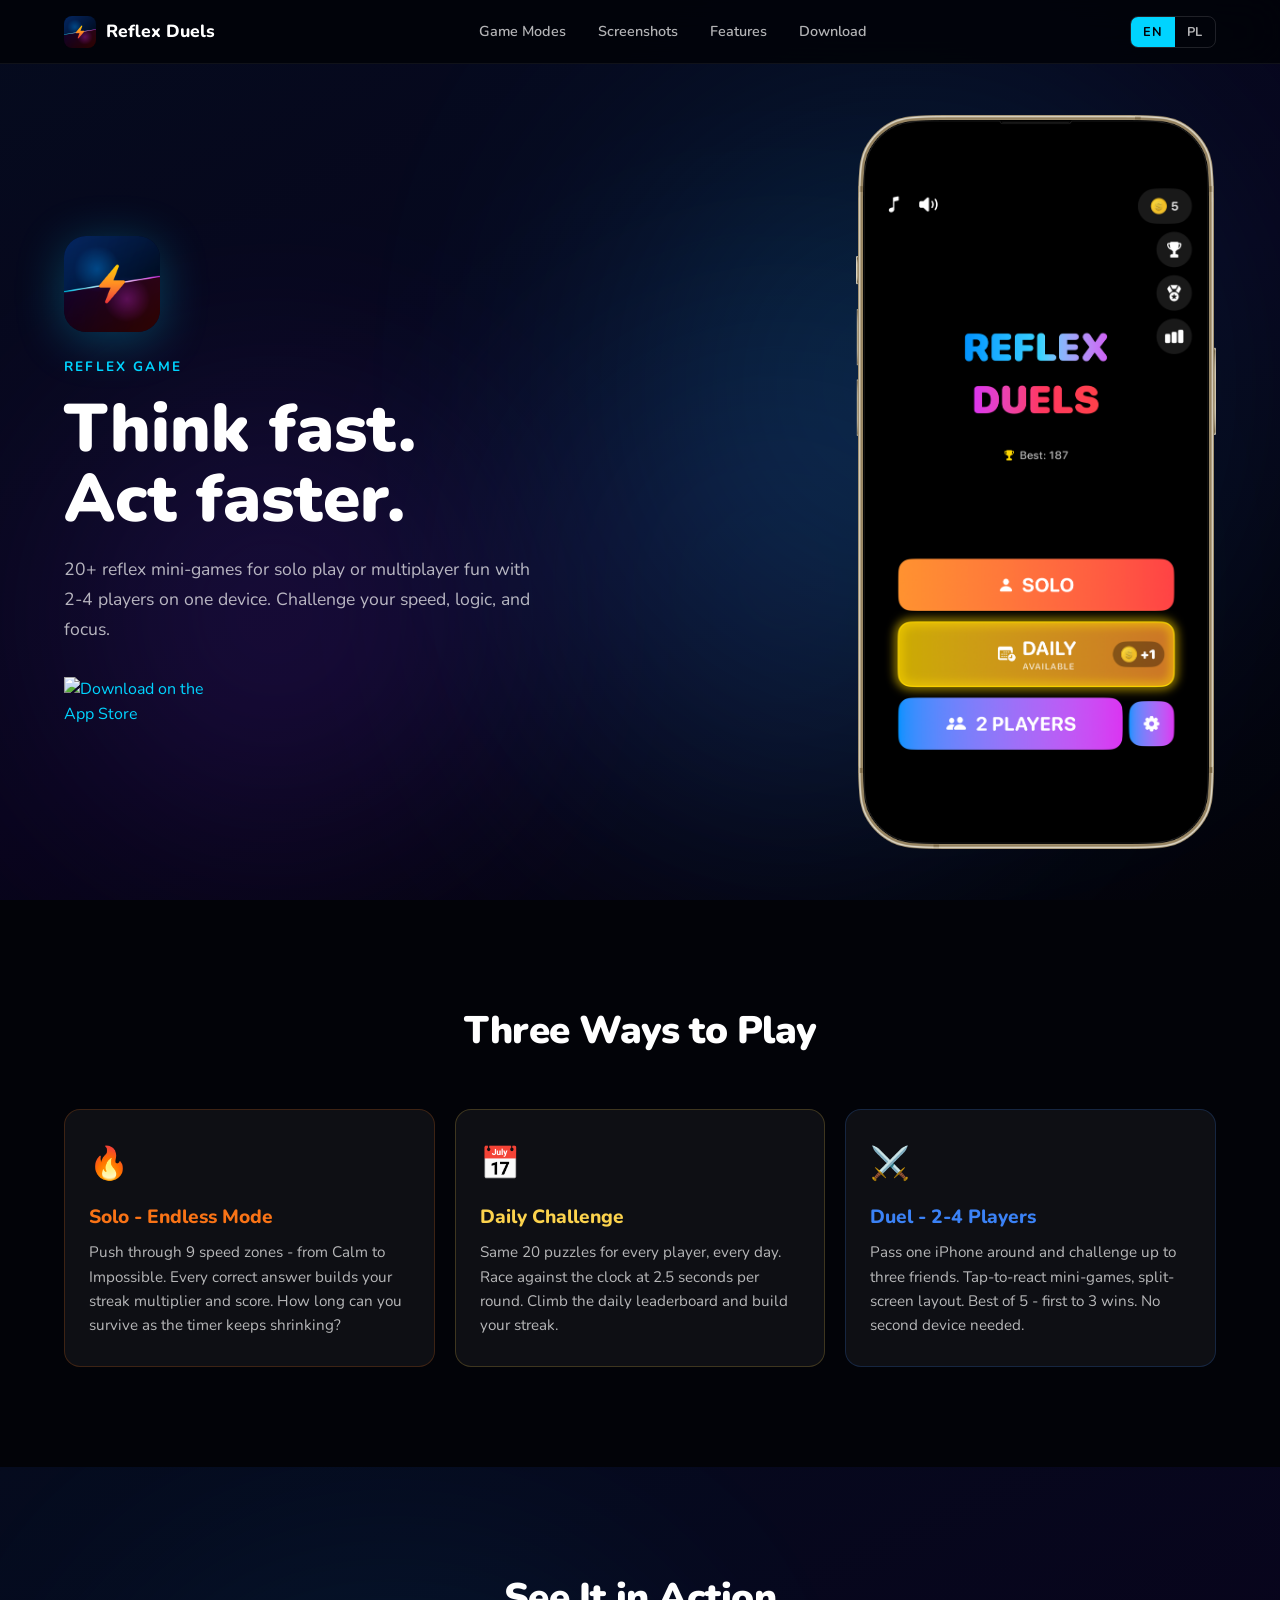
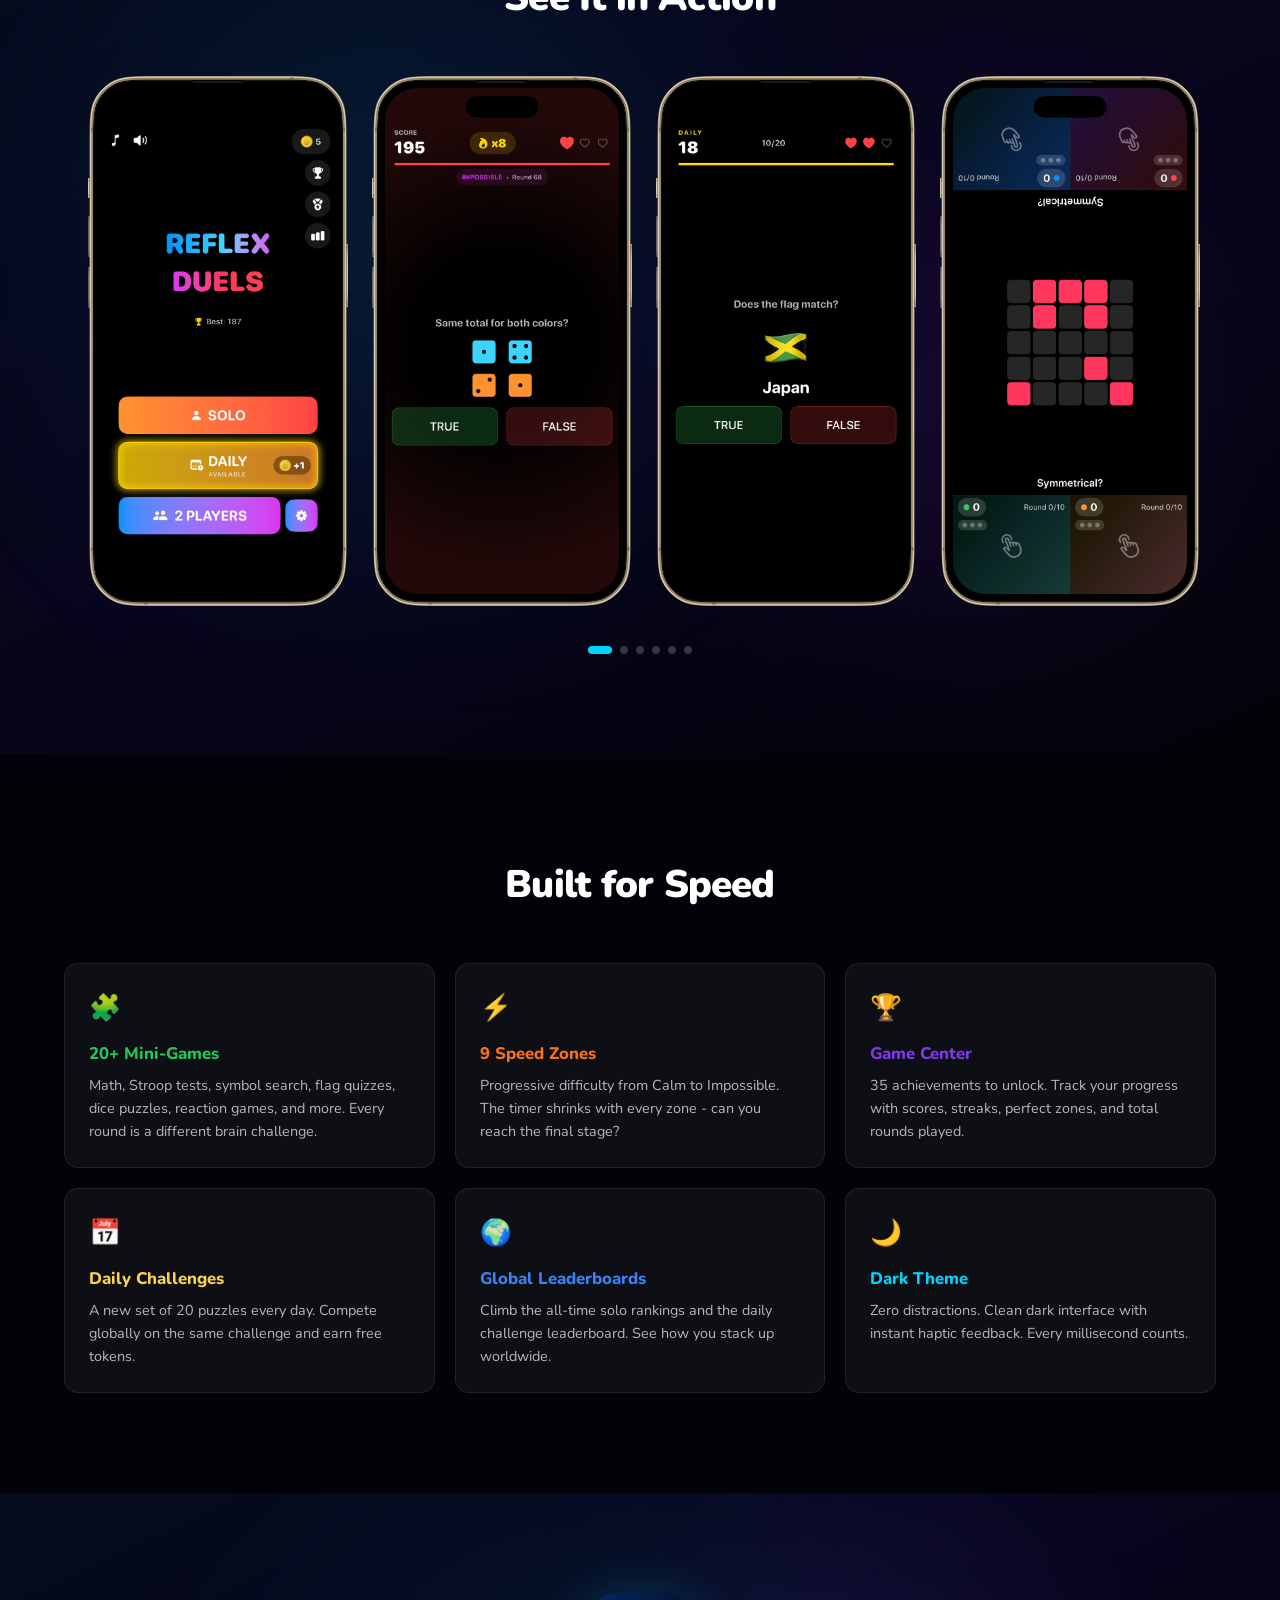
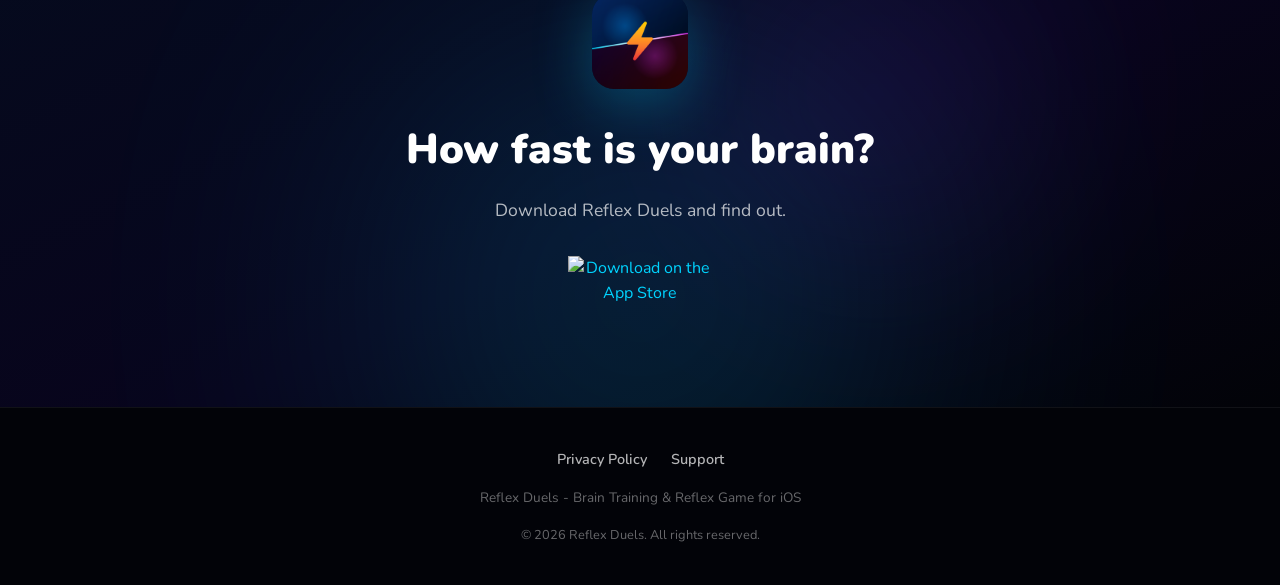
==== commit 5d0dd6c6: "Landing page" ====
--- a/docs/index.html
+++ b/docs/index.html
@@ -6,8 +6,8 @@
 
   <!-- Primary Meta Tags -->
   <title>Reflex Duels - Brain Games | Fast Reflex & Puzzle Battles for iOS</title>
-  <meta name="description" content="Think fast. Act faster. Reflex Duels features 20+ brain-bending mini-games - reaction speed tests, trivia, puzzles, and 2-player duels. Download free on iOS.">
-  <meta name="keywords" content="reaction,speed,trivia,multiplayer,2 player,daily challenge,brain training,quiz,mental,cognitive,duel,reflex game,brain games,puzzle battles,iOS game,brain test">
+  <meta name="description" content="Think fast. Act faster. Reflex Duels features 20+ brain-bending mini-games - reaction speed tests, trivia, puzzles, and duels for 2-4 players. Download free on iOS.">
+  <meta name="keywords" content="reaction,speed,trivia,multiplayer,duel,4 player,daily challenge,brain training,quiz,mental,cognitive,reflex game,brain games,puzzle battles,iOS game,brain test">
   <meta name="author" content="Reflex Duels">
   <meta name="robots" content="index, follow">
   <link rel="canonical" href="https://marcinax.github.io/reflex-duels/">
@@ -55,7 +55,7 @@
     "@type": "SoftwareApplication",
     "name": "Reflex Duels",
     "alternateName": "Reflex Duels - Brain Games",
-    "description": "20+ brain-bending mini-games designed to challenge your reflexes, logic, and focus. Three ways to play: Solo Endless, Daily Challenge, and 2-Player split-screen duels.",
+    "description": "20+ brain-bending mini-games designed to challenge your reflexes, logic, and focus. Three ways to play: Solo Endless, Daily Challenge, and Duel mode for 2-4 players.",
     "operatingSystem": "iOS",
     "applicationCategory": "GameApplication",
     "applicationSubCategory": "Puzzle",
@@ -67,9 +67,9 @@
     "screenshot": [
       "https://marcinax.github.io/reflex-duels/assets/screenshots/en/01_home.png",
       "https://marcinax.github.io/reflex-duels/assets/screenshots/en/04_solo_late.png",
-      "https://marcinax.github.io/reflex-duels/assets/screenshots/en/02_splitscreen.png"
+      "https://marcinax.github.io/reflex-duels/assets/screenshots/en/02_duel.png"
     ],
-    "featureList": "20+ mini-games, 9 speed zones, daily challenges, 2-player split-screen, Game Center achievements, global leaderboards",
+    "featureList": "20+ mini-games, 9 speed zones, daily challenges, 2-4 player Duel mode, Game Center achievements, global leaderboards",
     "image": "https://marcinax.github.io/reflex-duels/assets/app-icon.png"
   }
   </script>
@@ -142,7 +142,7 @@
       <div class="hero__phone">
         <div class="phone-mockup">
           <div class="phone-mockup__screen">
-            <img data-screenshot="01_home.png" src="assets/screenshots/en/01_home.png" data-i18n-alt="screenshots.alt_home" alt="Reflex Duels home screen - choose Solo, Daily Challenge, or 2 Players mode" width="918" height="1990">
+            <img data-screenshot="01_home.png" src="assets/screenshots/en/01_home.png" data-i18n-alt="screenshots.alt_home" alt="Reflex Duels home screen - choose Solo, Daily Challenge, or Duel mode" width="918" height="1990">
           </div>
           <img class="phone-mockup__frame" src="assets/mockup.png" alt="" width="1022" height="2082" aria-hidden="true">
         </div>
@@ -172,8 +172,8 @@
 
         <article class="mode-card mode-card--versus reveal">
           <div class="mode-card__icon" aria-hidden="true">⚔️</div>
-          <h3 class="mode-card__title" data-i18n="modes.versus.title">2 Players - Split-Screen</h3>
-          <p class="mode-card__desc" data-i18n="modes.versus.desc">Hand your iPhone to a friend and go head-to-head on the same screen. 10 rounds of reflex-testing mini-games. No second device needed.</p>
+          <h3 class="mode-card__title" data-i18n="modes.versus.title">Duel — 2-4 Players</h3>
+          <p class="mode-card__desc" data-i18n="modes.versus.desc">Pass one iPhone around and challenge up to three friends. Tap-to-react mini-games, split-screen layout. Best of 5 — first to 3 wins. No second device needed.</p>
         </article>
       </div>
     </div>
@@ -196,7 +196,7 @@
           <div class="carousel__slide">
             <div class="phone-mockup">
               <div class="phone-mockup__screen">
-                <img data-screenshot="01_home.png" src="assets/screenshots/en/01_home.png" data-i18n-alt="screenshots.alt_home" alt="Reflex Duels home screen - choose Solo, Daily Challenge, or 2 Players mode" loading="lazy" width="918" height="1990">
+                <img data-screenshot="01_home.png" src="assets/screenshots/en/01_home.png" data-i18n-alt="screenshots.alt_home" alt="Reflex Duels home screen - choose Solo, Daily Challenge, or Duel mode" loading="lazy" width="918" height="1990">
               </div>
               <img class="phone-mockup__frame" src="assets/mockup.png" alt="" loading="lazy" width="1022" height="2082" aria-hidden="true">
             </div>
@@ -223,7 +223,7 @@
           <div class="carousel__slide">
             <div class="phone-mockup">
               <div class="phone-mockup__screen">
-                <img data-screenshot="02_splitscreen.png" src="assets/screenshots/en/02_splitscreen.png" data-i18n-alt="screenshots.alt_splitscreen" alt="Reflex Duels 2-player split-screen mode - head-to-head brain game duels on one iPhone" loading="lazy" width="918" height="1990">
+                <img data-screenshot="02_duel.png" src="assets/screenshots/en/02_duel.png" data-i18n-alt="screenshots.alt_duel" alt="Reflex Duels Duel mode — 2 to 4 players competing on one iPhone" loading="lazy" width="918" height="1990">
               </div>
               <img class="phone-mockup__frame" src="assets/mockup.png" alt="" loading="lazy" width="1022" height="2082" aria-hidden="true">
             </div>
